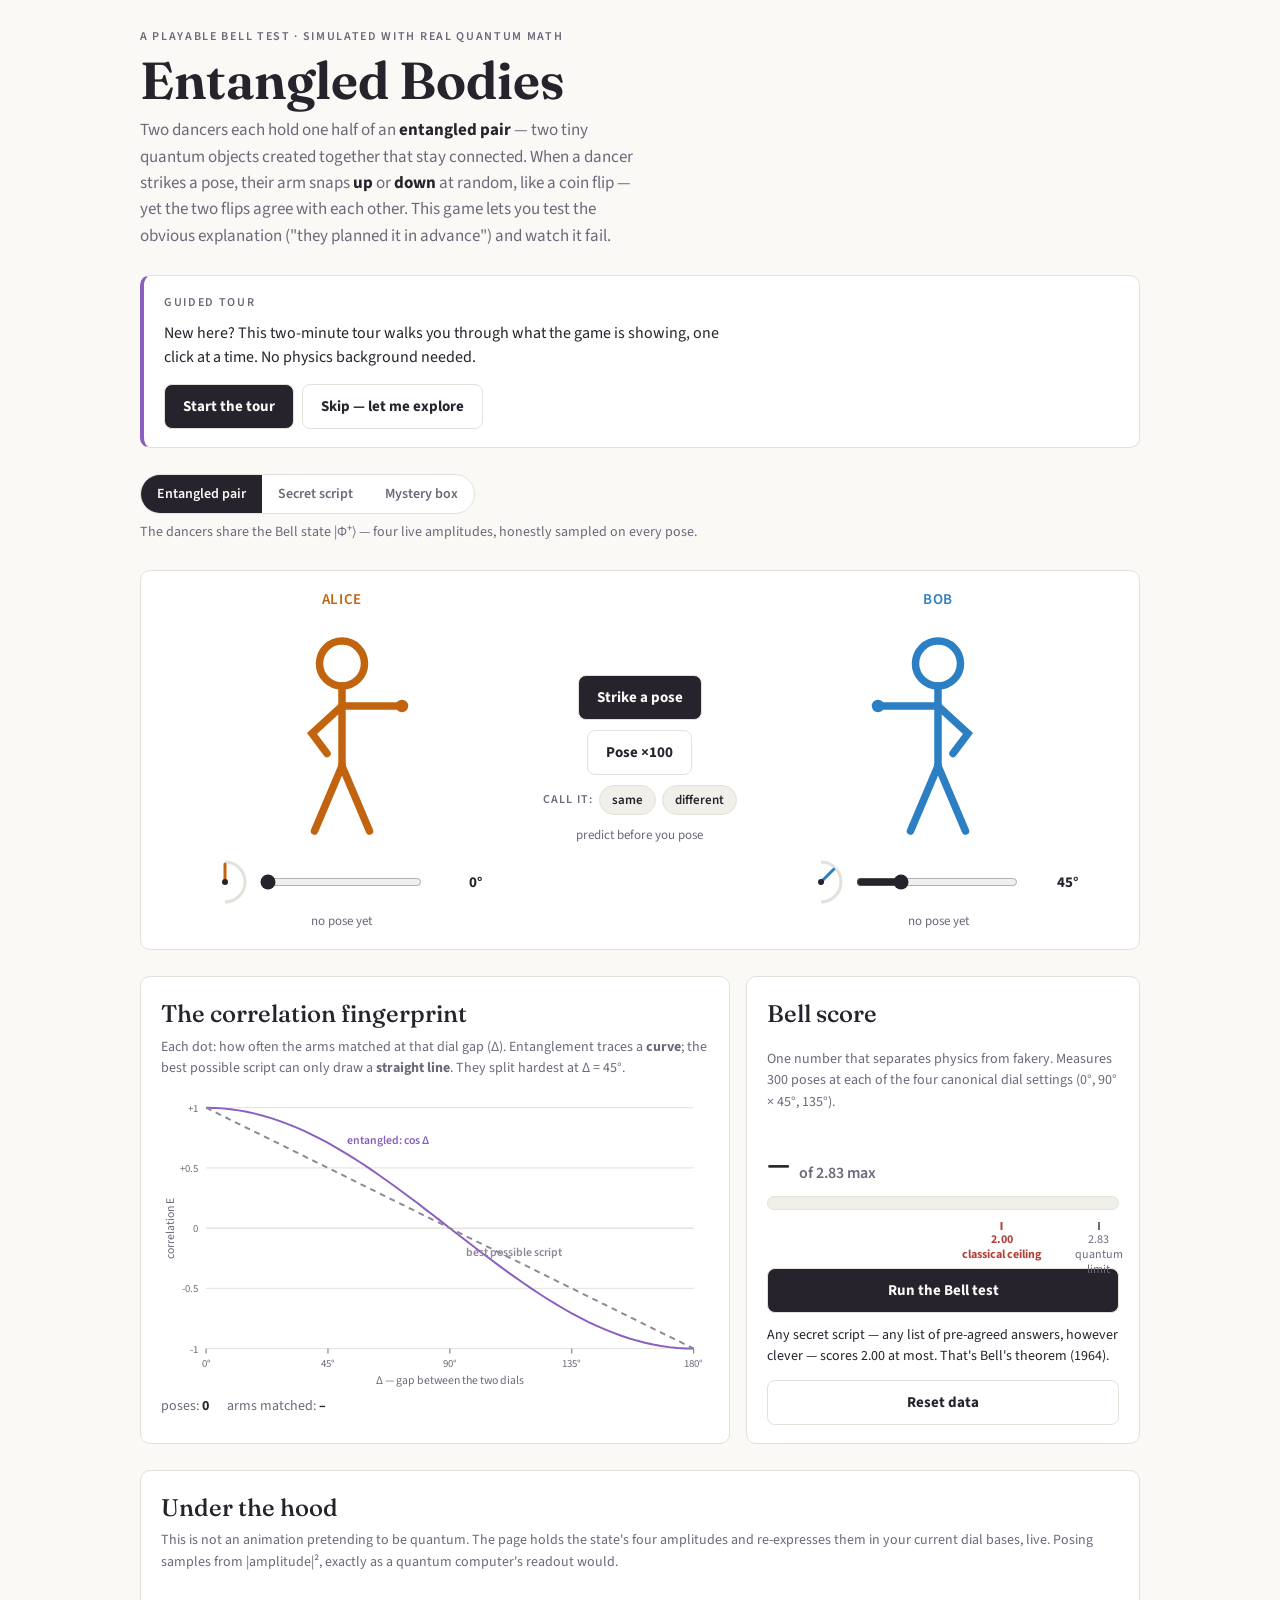
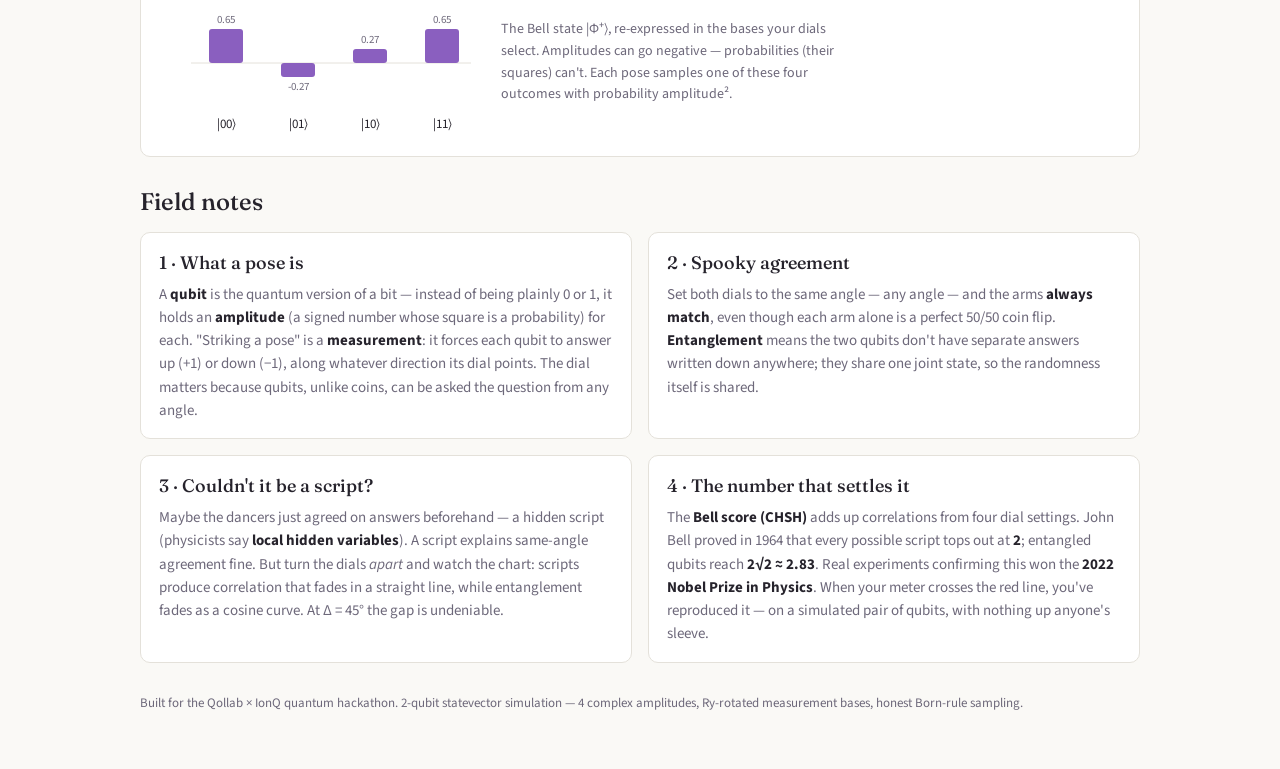
==== index.html @ 0364f035 "Run the Bell test with Qiskit on Qollab and IonQ - Unpack the uploaded files: index.html, verify.js," ====
<!doctype html>
<html lang="en">
<head>
<meta charset="utf-8">
<meta name="viewport" content="width=device-width, initial-scale=1">
<title>Entangled Bodies</title>
<link rel="stylesheet" href="https://fonts.googleapis.com/css2?family=Fraunces:opsz,wght@9..144,500;9..144,640&family=Source+Sans+3:wght@400;600;700&display=swap">
<style>
/* Layout: a dark stage — two spotlit dancers up top, instruments (chart + meter) below, field notes last. */
:root{
  --bg:#faf9f6; --surface:#ffffff; --fg:#26232c; --muted:#6d687a; --line:#e4e1da;
  --alice:#C2640F; --bob:#2B7FC2; --curve-q:#8a5fbf; --curve-c:#8d8798;
  --ceiling:#b3433a; --ok:#2e7d4f; --chip:#f1efe9;
  --display:"Fraunces",Georgia,serif; --body:"Source Sans 3",system-ui,-apple-system,sans-serif;
}
@media (prefers-color-scheme: dark){
  :root:not([data-theme="light"]){
    --bg:#141318; --surface:#1d1c23; --fg:#ece9e2; --muted:#9b96a6; --line:#2e2c38;
    --alice:#D9761F; --bob:#3E8FC9; --curve-q:#a98fd6; --curve-c:#7b7589;
    --ceiling:#d9655b; --ok:#5cb884; --chip:#26242e;
    color-scheme:dark;
  }
}
:root[data-theme="dark"]{
  --bg:#141318; --surface:#1d1c23; --fg:#ece9e2; --muted:#9b96a6; --line:#2e2c38;
  --alice:#D9761F; --bob:#3E8FC9; --curve-q:#a98fd6; --curve-c:#7b7589;
  --ceiling:#d9655b; --ok:#5cb884; --chip:#26242e;
  color-scheme:dark;
}
*{box-sizing:border-box}
body{background:var(--bg);color:var(--fg);font-family:var(--body);font-size:16px;line-height:1.55;margin:0}
.wrap{max-width:1040px;margin:0 auto;padding-block:28px 56px;padding-inline:20px}
header.top{margin-bottom:22px}
.eyebrow{font-size:12px;letter-spacing:.14em;text-transform:uppercase;color:var(--muted);font-weight:600}
h1{font-family:var(--display);font-weight:640;font-size:clamp(34px,6vw,52px);line-height:1.05;margin:6px 0 10px;text-wrap:balance}
.lede{max-width:62ch;color:var(--muted);margin:0;font-size:17px}
.lede strong{color:var(--fg)}
h2{font-family:var(--display);font-weight:500;font-size:24px;margin:0 0 4px}
.panel{background:var(--surface);border:1px solid var(--line);border-radius:10px;padding:18px 20px}
.section{margin-top:26px}
.subnote{color:var(--muted);font-size:14px;margin:0 0 14px}

/* source picker */
.seg{display:inline-flex;border:1px solid var(--line);border-radius:999px;overflow:hidden;background:var(--surface)}
.seg button{appearance:none;border:0;background:transparent;color:var(--muted);font:600 14px var(--body);padding:9px 16px;cursor:pointer}
.seg button[aria-pressed="true"]{background:var(--fg);color:var(--bg)}
.seg button:focus-visible{outline:2px solid var(--bob);outline-offset:-2px}
.src-desc{color:var(--muted);font-size:14px;margin-top:8px;min-height:1.4em}

/* guided tour */
.tour{border-left:4px solid var(--curve-q)}
.tour-head{display:flex;justify-content:space-between;align-items:baseline;gap:10px;flex-wrap:wrap}
.tour-step{color:var(--muted);font-size:13px;font-variant-numeric:tabular-nums}
.tour-text{margin:8px 0 14px;max-width:72ch;font-size:16px}
.tour-btns{display:flex;gap:8px;flex-wrap:wrap}

/* stage */
.stage{display:grid;grid-template-columns:1fr auto 1fr;gap:16px;align-items:stretch}
@media (max-width:760px){.stage{grid-template-columns:1fr}}
.dancer{display:flex;flex-direction:column;align-items:center;gap:6px;min-width:0}
.dancer h3{margin:0;font:600 15px var(--body);letter-spacing:.04em;text-transform:uppercase}
.dancer.alice h3{color:var(--alice)} .dancer.bob h3{color:var(--bob)}
.figure{width:min(200px,60vw)}
.arm-sig{transition:transform .45s cubic-bezier(.34,1.45,.5,1)}
@media (prefers-reduced-motion: reduce){.arm-sig{transition:none}}
.dialrow{display:flex;align-items:center;gap:10px;width:100%;max-width:280px}
.dialrow svg{flex:0 0 auto}
.dialrow input[type=range]{flex:1;min-width:0;accent-color:var(--fg)}
.angle-read{font-variant-numeric:tabular-nums;font-weight:700;font-size:15px;min-width:3.2em;text-align:right}
.outcome{font-size:13px;color:var(--muted);min-height:1.3em;font-variant-numeric:tabular-nums}
.midcol{display:flex;flex-direction:column;justify-content:center;align-items:center;gap:10px;padding:8px 4px}
button.act{appearance:none;font:700 15px var(--body);border-radius:8px;border:1px solid var(--line);
  background:var(--fg);color:var(--bg);padding:11px 18px;cursor:pointer;white-space:nowrap}
button.act.ghost{background:var(--surface);color:var(--fg)}
button.act:focus-visible{outline:2px solid var(--bob);outline-offset:2px}
button.act:disabled{opacity:.45;cursor:default}
.callrow{display:flex;gap:6px;align-items:center;flex-wrap:wrap;justify-content:center}
.callrow .lbl{font-size:12px;letter-spacing:.1em;text-transform:uppercase;color:var(--muted);font-weight:600}
button.call{appearance:none;font:600 13px var(--body);border:1px solid var(--line);background:var(--chip);
  color:var(--fg);border-radius:999px;padding:5px 12px;cursor:pointer}
button.call[aria-pressed="true"]{border-color:var(--fg);background:var(--fg);color:var(--bg)}
.callstat{font-size:13px;color:var(--muted);font-variant-numeric:tabular-nums;min-height:1.3em;text-align:center}

/* results */
.results{display:grid;grid-template-columns:3fr 2fr;gap:16px;align-items:stretch}
@media (max-width:860px){.results{grid-template-columns:1fr}}
.chartbox{position:relative;min-width:0}
.chartbox svg{width:100%;height:auto;display:block}
.tip{position:absolute;pointer-events:none;background:var(--fg);color:var(--bg);font:600 12px var(--body);
  padding:4px 8px;border-radius:6px;transform:translate(-50%,-130%);white-space:nowrap;font-variant-numeric:tabular-nums}
.tally{display:flex;gap:18px;flex-wrap:wrap;color:var(--muted);font-size:14px;margin-top:8px}
.tally b{color:var(--fg);font-variant-numeric:tabular-nums}
.meterbox{display:flex;flex-direction:column;gap:12px}
.meter-val{font-family:var(--display);font-size:44px;font-weight:640;line-height:1;font-variant-numeric:tabular-nums}
.meter-val small{font-size:16px;color:var(--muted);font-family:var(--body);font-weight:600}
.meter-track{position:relative;height:14px;border-radius:7px;background:var(--chip);border:1px solid var(--line)}
.meter-fill{position:absolute;inset:0;border-radius:7px;background:var(--curve-q);width:0%;transition:width .6s ease;max-width:100%}
.meter-marks{position:relative;height:34px;font-size:12px;color:var(--muted)}
.mark{position:absolute;transform:translateX(-50%);text-align:center;line-height:1.25}
.mark::before{content:"";display:block;width:2px;height:8px;margin:0 auto 2px;background:currentColor}
.mark.ceiling{color:var(--ceiling);font-weight:700}
.verdict{font-size:14px;min-height:2.8em;margin:0}
.verdict.beat{color:var(--ok);font-weight:600}

/* under the hood */
.amps{display:grid;grid-template-columns:1fr;gap:4px}
.hood-grid{display:grid;grid-template-columns:auto 1fr;gap:20px;align-items:center}
@media (max-width:700px){.hood-grid{grid-template-columns:1fr}}
.hood-note{color:var(--muted);font-size:14px;max-width:48ch}
.sealed{font-size:14px;color:var(--muted);font-style:italic}

/* field notes */
.notes{display:grid;grid-template-columns:1fr 1fr;gap:16px}
@media (max-width:700px){.notes{grid-template-columns:1fr}}
.note{background:var(--surface);border:1px solid var(--line);border-radius:10px;padding:16px 18px}
.note h3{font-family:var(--display);font-weight:500;font-size:18px;margin:0 0 6px}
.note p{margin:0;font-size:15px;color:var(--muted)}
.note p b, .note p strong{color:var(--fg)}
footer{margin-top:30px;color:var(--muted);font-size:13px}
.hw{border-top:1px solid var(--line);padding-top:14px;margin-top:4px}
.hw h3{margin:0 0 6px;font-family:var(--display);font-size:18px}
.hw-row{display:flex;gap:12px;align-items:center;flex-wrap:wrap}
.hw-row label{font-size:14px;color:var(--muted)}
.hw-row select{font:inherit;padding:4px 6px;margin-left:4px;background:var(--surface);color:var(--fg);border:1px solid var(--line);border-radius:6px}
.hw-s{font-family:var(--display);font-size:34px;margin:12px 0 2px}
.hw-s small{display:block;margin-top:4px;font-size:14px;color:var(--muted);font-family:var(--body)}
.hw-table{width:100%;border-collapse:collapse;font-size:13px;margin-top:8px}
.hw-table th,.hw-table td{text-align:right;padding:4px 6px;border-bottom:1px solid var(--line)}
.hw-table th:first-child,.hw-table td:first-child{text-align:left}
.hw-table th{color:var(--muted);font-weight:600}
.hw-wait{color:var(--muted);font-size:14px;margin:10px 0 0}
</style>
</head>
<body>


<div class="wrap">
<header class="top">
  <div class="eyebrow">A playable Bell test · simulated with real quantum math</div>
  <h1>Entangled Bodies</h1>
  <p class="lede">Two dancers each hold one half of an <strong>entangled pair</strong> — two tiny quantum objects created together that stay connected. When a dancer strikes a pose, their arm snaps <strong>up</strong> or <strong>down</strong> at random, like a coin flip — yet the two flips agree with each other. This game lets you test the obvious explanation ("they planned it in advance") and watch it fail.</p>
</header>

<section class="section panel tour" aria-label="Guided tour" id="tourBox">
  <div class="tour-head">
    <span class="eyebrow">Guided tour</span>
    <span class="tour-step" id="tourCount"></span>
  </div>
  <p class="tour-text" id="tourText"></p>
  <div class="tour-btns">
    <button class="act" id="tourNext">Start the tour</button>
    <button class="act ghost" id="tourSkip">Skip — let me explore</button>
  </div>
</section>

<section class="section" aria-label="Source">
  <div class="seg" role="group" aria-label="What the dancers share">
    <button id="src-q" aria-pressed="true">Entangled pair</button>
    <button id="src-c" aria-pressed="false">Secret script</button>
    <button id="src-m" aria-pressed="false">Mystery box</button>
  </div>
  <p class="src-desc" id="srcDesc">The dancers share the Bell state |Φ⁺⟩ — four live amplitudes, honestly sampled on every pose.</p>
</section>

<section class="section panel" aria-label="Stage">
  <div class="stage">
    <div class="dancer alice">
      <h3>Alice</h3>
      <svg class="figure" viewBox="0 0 160 190" aria-label="Alice dancer figure">
        <g stroke="var(--alice)" stroke-width="6" stroke-linecap="round" fill="none">
          <circle cx="80" cy="38" r="18" fill="var(--surface)"/>
          <line x1="80" y1="56" x2="80" y2="120"/>
          <line x1="80" y1="120" x2="58" y2="172"/>
          <line x1="80" y1="120" x2="102" y2="172"/>
          <path d="M80 72 L56 94 L68 110"/>
          <g id="armA" class="arm-sig" style="transform-origin:80px 72px">
            <line x1="80" y1="72" x2="128" y2="72"/>
            <circle cx="128" cy="72" r="5" fill="var(--alice)" stroke="none"/>
          </g>
        </g>
      </svg>
      <div class="dialrow">
        <svg width="46" height="46" viewBox="0 0 46 46" aria-hidden="true">
          <path d="M23 3 A20 20 0 0 1 23 43" fill="none" stroke="var(--line)" stroke-width="3"/>
          <line id="needleA" x1="23" y1="23" x2="23" y2="5" stroke="var(--alice)" stroke-width="3" stroke-linecap="round" style="transform-origin:23px 23px"/>
          <circle cx="23" cy="23" r="3" fill="var(--fg)"/>
        </svg>
        <input type="range" id="angleA" min="0" max="180" value="0" step="5" aria-label="Alice measurement angle">
        <span class="angle-read" id="readA">0°</span>
      </div>
      <div class="outcome" id="outA">no pose yet</div>
    </div>

    <div class="midcol">
      <button class="act" id="poseBtn">Strike a pose</button>
      <button class="act ghost" id="pose100Btn">Pose ×100</button>
      <div class="callrow">
        <span class="lbl">Call it:</span>
        <button class="call" id="callSame" aria-pressed="false">same</button>
        <button class="call" id="callDiff" aria-pressed="false">different</button>
      </div>
      <div class="callstat" id="callStat">predict before you pose</div>
    </div>

    <div class="dancer bob">
      <h3>Bob</h3>
      <svg class="figure" viewBox="0 0 160 190" aria-label="Bob dancer figure">
        <g stroke="var(--bob)" stroke-width="6" stroke-linecap="round" fill="none">
          <circle cx="80" cy="38" r="18" fill="var(--surface)"/>
          <line x1="80" y1="56" x2="80" y2="120"/>
          <line x1="80" y1="120" x2="58" y2="172"/>
          <line x1="80" y1="120" x2="102" y2="172"/>
          <path d="M80 72 L104 94 L92 110"/>
          <g id="armB" class="arm-sig" style="transform-origin:80px 72px">
            <line x1="80" y1="72" x2="32" y2="72"/>
            <circle cx="32" cy="72" r="5" fill="var(--bob)" stroke="none"/>
          </g>
        </g>
      </svg>
      <div class="dialrow">
        <svg width="46" height="46" viewBox="0 0 46 46" aria-hidden="true">
          <path d="M23 3 A20 20 0 0 1 23 43" fill="none" stroke="var(--line)" stroke-width="3"/>
          <line id="needleB" x1="23" y1="23" x2="23" y2="5" stroke="var(--bob)" stroke-width="3" stroke-linecap="round" style="transform-origin:23px 23px"/>
          <circle cx="23" cy="23" r="3" fill="var(--fg)"/>
        </svg>
        <input type="range" id="angleB" min="0" max="180" value="45" step="5" aria-label="Bob measurement angle">
        <span class="angle-read" id="readB">45°</span>
      </div>
      <div class="outcome" id="outB">no pose yet</div>
    </div>
  </div>
</section>

<section class="section">
  <div class="results">
    <div class="panel chartbox">
      <h2>The correlation fingerprint</h2>
      <p class="subnote">Each dot: how often the arms matched at that dial gap (Δ). Entanglement traces a <b>curve</b>; the best possible script can only draw a <b>straight line</b>. They split hardest at Δ = 45°.</p>
      <svg id="chart" viewBox="0 0 560 300" role="img" aria-label="Correlation versus angle difference"></svg>
      <div class="tally"><span>poses: <b id="tShots">0</b></span><span>arms matched: <b id="tSame">–</b></span></div>
      <div class="tip" id="tip" hidden></div>
    </div>
    <div class="panel meterbox">
      <h2>Bell score</h2>
      <p class="subnote">One number that separates physics from fakery. Measures 300 poses at each of the four canonical dial settings (0°, 90° × 45°, 135°).</p>
      <div class="meter-val"><span id="sVal">–</span> <small>of 2.83 max</small></div>
      <div class="meter-track"><div class="meter-fill" id="sFill"></div></div>
      <div class="meter-marks">
        <span class="mark ceiling" style="left:66.7%">2.00<br>classical ceiling</span>
        <span class="mark" style="left:94.3%">2.83<br>quantum limit</span>
      </div>
      <button class="act" id="bellBtn">Run the Bell test</button>
      <p class="verdict" id="verdict">Any secret script — any list of pre-agreed answers, however clever — scores 2.00 at most. That's Bell's theorem (1964).</p>
      <button class="act ghost" id="resetBtn">Reset data</button>
      <div class="hw" id="hwBox" hidden>
        <h3 id="hwTitle">Now on a real quantum backend</h3>
        <p class="subnote" id="hwNote"></p>
        <div class="hw-row"><label for="hwShots">Shots <select id="hwShots"><option value="200">200</option><option value="500" selected>500</option><option value="1000">1000</option></select></label><button class="act" id="hwBtn">Run it</button></div>
        <div id="hwResult" aria-live="polite"></div>
      </div>
    </div>
  </div>
</section>

<section class="section panel" aria-label="Under the hood">
  <h2>Under the hood</h2>
  <p class="subnote">This is not an animation pretending to be quantum. The page holds the state's four amplitudes and re-expresses them in your current dial bases, live. Posing samples from |amplitude|², exactly as a quantum computer's readout would.</p>
  <div class="hood-grid">
    <svg id="ampSvg" width="320" height="150" viewBox="0 0 320 150" role="img" aria-label="Live amplitudes"></svg>
    <p class="hood-note" id="hoodNote"></p>
  </div>
</section>

<section class="section">
  <h2 style="margin-bottom:12px">Field notes</h2>
  <div class="notes">
    <div class="note"><h3>1 · What a pose is</h3>
      <p>A <b>qubit</b> is the quantum version of a bit — instead of being plainly 0 or 1, it holds an <b>amplitude</b> (a signed number whose square is a probability) for each. "Striking a pose" is a <b>measurement</b>: it forces each qubit to answer up (+1) or down (−1), along whatever direction its dial points. The dial matters because qubits, unlike coins, can be asked the question from any angle.</p></div>
    <div class="note"><h3>2 · Spooky agreement</h3>
      <p>Set both dials to the same angle — any angle — and the arms <b>always match</b>, even though each arm alone is a perfect 50/50 coin flip. <b>Entanglement</b> means the two qubits don't have separate answers written down anywhere; they share one joint state, so the randomness itself is shared.</p></div>
    <div class="note"><h3>3 · Couldn't it be a script?</h3>
      <p>Maybe the dancers just agreed on answers beforehand — a hidden script (physicists say <b>local hidden variables</b>). A script explains same-angle agreement fine. But turn the dials <i>apart</i> and watch the chart: scripts produce correlation that fades in a straight line, while entanglement fades as a cosine curve. At Δ = 45° the gap is undeniable.</p></div>
    <div class="note"><h3>4 · The number that settles it</h3>
      <p>The <b>Bell score (CHSH)</b> adds up correlations from four dial settings. John Bell proved in 1964 that every possible script tops out at <b>2</b>; entangled qubits reach <b>2√2 ≈ 2.83</b>. Real experiments confirming this won the <b>2022 Nobel Prize in Physics</b>. When your meter crosses the red line, you've reproduced it — on a simulated pair of qubits, with nothing up anyone's sleeve.</p></div>
  </div>
</section>

<footer>Built for the Qollab × IonQ quantum hackathon. 2-qubit statevector simulation — 4 complex amplitudes, Ry-rotated measurement bases, honest Born-rule sampling.</footer>
</div>

<script>
(function(){
"use strict";
// ---------- quantum core (verified: E = cos(a-b), CHSH = 2.828) ----------
var SQ=Math.SQRT1_2, D2R=Math.PI/180;
function ry(t){var c=Math.cos(t/2),s=Math.sin(t/2);return [[c,-s],[s,c]];}
// state: 4 real amplitudes (Phi+ with Ry stays real): |00>,|01>,|10>,|11>, Alice = left bit
function applyGate(st,U,q){
  var out=[0,0,0,0];
  for(var i=0;i<4;i++){
    var bit=q===0?(i>>1)&1:i&1;
    for(var b=0;b<2;b++){
      var j=q===0?((b<<1)|(i&1)):((i&2)|b);
      out[i]+=U[bit][b]*st[j];
    }
  }
  return out;
}
function measuredAmps(aDeg,bDeg){
  var st=[SQ,0,0,SQ];
  st=applyGate(st,ry(-aDeg*D2R),0);
  st=applyGate(st,ry(-bDeg*D2R),1);
  return st;
}
function quantumSample(a,b){
  var st=measuredAmps(a,b), p=st.map(function(x){return x*x;});
  var r=Math.random(),i=0;
  while(i<3&&r>p[i]){r-=p[i];i++;}
  return [((i>>1)&1)?-1:1,(i&1)?-1:1];
}
// best local-hidden-variable script: shared random direction lambda
function classicalSample(a,b){
  var lam=Math.random()*360;
  var sgn=function(x){return Math.cos(x*D2R)>=0?1:-1;};
  return [sgn(a-lam),sgn(b-lam)];
}

// ---------- state ----------
var source='quantum', mysteryActual=null, mysteryRevealed=false;
var NB=12, bins=[], shots=0, same=0;
var call=null, callsMade=0, callsRight=0;
function resetBins(){bins=[];for(var i=0;i<NB;i++)bins.push({sum:0,n:0});shots=0;same=0;}
resetBins();

function effSource(){return source==='mystery'?mysteryActual:source;}
function sample(a,b){return effSource()==='classical'?classicalSample(a,b):quantumSample(a,b);}

// ---------- dom ----------
function $(id){return document.getElementById(id);}
var angleA=$('angleA'),angleB=$('angleB');
function aVal(){return +angleA.value;} function bVal(){return +angleB.value;}

function fold(d){d=Math.abs(d)%360;if(d>180)d=360-d;return d;}

// ---------- dancers ----------
function setNeedles(){
  $('needleA').style.transform='rotate('+aVal()+'deg)';
  $('needleB').style.transform='rotate('+bVal()+'deg)';
  $('readA').textContent=aVal()+'°';
  $('readB').textContent=bVal()+'°';
}
function setArm(el,v){ // +1 up, -1 down, 0 neutral
  el.style.transform=v===0?'rotate(0deg)':'rotate('+(v>0?-55:55)+'deg)';
}

// ---------- recording ----------
function record(a,b,prod){
  var d=fold(a-b), idx=Math.min(NB-1,Math.floor(d/(180/NB)));
  bins[idx].sum+=prod;bins[idx].n++;
  shots++;if(prod>0)same++;
}
function updateTally(){
  $('tShots').textContent=shots;
  $('tSame').textContent=shots?Math.round(100*same/shots)+'%':'–';
}

// ---------- chart ----------
var CW=560,CH=300,ML=46,MR=16,MT=14,MB=40;
function xOf(d){return ML+(d/180)*(CW-ML-MR);}
function yOf(e){return MT+(1-(e+1)/2)*(CH-MT-MB);}
function curvePath(fn){
  var pts=[];
  for(var d=0;d<=180;d+=3)pts.push((d?'L':'M')+xOf(d).toFixed(1)+' '+yOf(fn(d)).toFixed(1));
  return pts.join(' ');
}
function drawChart(){
  var s='';
  // grid + axes
  [-1,-0.5,0,0.5,1].forEach(function(e){
    var y=yOf(e);
    s+='<line x1="'+ML+'" y1="'+y+'" x2="'+(CW-MR)+'" y2="'+y+'" stroke="var(--line)" stroke-width="'+(e===0?1.5:1)+'"/>';
    s+='<text x="'+(ML-8)+'" y="'+(y+4)+'" text-anchor="end" font-size="11" fill="var(--muted)" font-family="var(--body)">'+(e>0?'+':'')+e+'</text>';
  });
  [0,45,90,135,180].forEach(function(d){
    var x=xOf(d);
    s+='<line x1="'+x+'" y1="'+(CH-MB)+'" x2="'+x+'" y2="'+(CH-MB+5)+'" stroke="var(--muted)"/>';
    s+='<text x="'+x+'" y="'+(CH-MB+19)+'" text-anchor="middle" font-size="11" fill="var(--muted)" font-family="var(--body)">'+d+'°</text>';
  });
  s+='<text x="'+((ML+CW-MR)/2)+'" y="'+(CH-4)+'" text-anchor="middle" font-size="12" fill="var(--muted)" font-family="var(--body)">Δ — gap between the two dials</text>';
  s+='<text transform="translate(13 '+((MT+CH-MB)/2)+') rotate(-90)" text-anchor="middle" font-size="12" fill="var(--muted)" font-family="var(--body)">correlation E</text>';
  // reference curves
  s+='<path d="'+curvePath(function(d){return Math.cos(d*D2R);})+'" fill="none" stroke="var(--curve-q)" stroke-width="2"/>';
  s+='<path d="'+curvePath(function(d){return 1-2*d/180;})+'" fill="none" stroke="var(--curve-c)" stroke-width="2" stroke-dasharray="6 5"/>';
  s+='<text x="'+(xOf(52))+'" y="'+(yOf(Math.cos(52*D2R))-10)+'" font-size="12" font-weight="600" fill="var(--curve-q)" font-family="var(--body)">entangled: cos Δ</text>';
  s+='<text x="'+(xOf(96))+'" y="'+(yOf(1-2*96/180)+20)+'" font-size="12" font-weight="600" fill="var(--curve-c)" font-family="var(--body)">best possible script</text>';
  // data dots
  for(var i=0;i<NB;i++){
    if(!bins[i].n)continue;
    var d=(i+0.5)*(180/NB), e=bins[i].sum/bins[i].n;
    s+='<circle cx="'+xOf(d).toFixed(1)+'" cy="'+yOf(e).toFixed(1)+'" r="5.5" fill="var(--fg)" stroke="var(--surface)" stroke-width="2" data-bin="'+i+'" style="cursor:pointer"/>';
  }
  $('chart').innerHTML=s;
}
// tooltip
$('chart').addEventListener('mousemove',function(ev){
  var t=ev.target,tip=$('tip');
  if(t.tagName==='circle'&&t.hasAttribute('data-bin')){
    var i=+t.getAttribute('data-bin'),bw=180/NB;
    tip.textContent='Δ '+(i*bw)+'–'+((i+1)*bw)+'° · E = '+(bins[i].sum/bins[i].n).toFixed(2)+' · n = '+bins[i].n;
    var r=$('chart').getBoundingClientRect(),cr=t.getBoundingClientRect();
    tip.style.left=(cr.left+cr.width/2-r.left)+'px';
    tip.style.top=(cr.top-r.top+14)+'px';
    tip.hidden=false;
  } else tip.hidden=true;
});
$('chart').addEventListener('mouseleave',function(){$('tip').hidden=true;});

// ---------- amplitudes panel ----------
function drawAmps(){
  var svg=$('ampSvg'),note=$('hoodNote'),src=source;
  if(src==='mystery'&&!mysteryRevealed){
    svg.innerHTML='<text x="160" y="80" text-anchor="middle" font-size="13" fill="var(--muted)" font-family="var(--body)" font-style="italic">sealed until you reveal the mystery box</text>';
    note.textContent='No peeking. Decide from the evidence — the chart and the Bell score — then reveal.';
    return;
  }
  var eff=effSource();
  if(eff==='classical'){
    svg.innerHTML='<text x="160" y="72" text-anchor="middle" font-size="13" fill="var(--muted)" font-family="var(--body)">no amplitudes here —</text>'+
      '<text x="160" y="92" text-anchor="middle" font-size="13" fill="var(--muted)" font-family="var(--body)">just a hidden script: A = sign cos(a−λ)</text>';
    note.textContent='In script mode the dancers carry pre-agreed answers (a shared random direction λ). It imitates quantum correlation as well as anything classical can — which is exactly what the Bell test exposes.';
    return;
  }
  var amps=measuredAmps(aVal(),bVal());
  var labels=['|00⟩','|01⟩','|10⟩','|11⟩'];
  var zero=75,hmax=52,bw=34,gap=38,x0=48,s='';
  s+='<line x1="30" y1="'+zero+'" x2="310" y2="'+zero+'" stroke="var(--line)"/>';
  for(var i=0;i<4;i++){
    var x=x0+i*(bw+gap),h=amps[i]*hmax;
    var y=h>=0?zero-h:zero, hh=Math.abs(h);
    s+='<rect x="'+x+'" y="'+y.toFixed(1)+'" width="'+bw+'" height="'+Math.max(hh,0.5).toFixed(1)+'" rx="3" fill="var(--curve-q)"/>';
    s+='<text x="'+(x+bw/2)+'" y="140" text-anchor="middle" font-size="13" fill="var(--fg)" font-family="var(--body)">'+labels[i]+'</text>';
    s+='<text x="'+(x+bw/2)+'" y="'+(h>=0?(zero-h-6):(zero+hh+13)).toFixed(1)+'" text-anchor="middle" font-size="11" fill="var(--muted)" font-family="var(--body)">'+amps[i].toFixed(2)+'</text>';
  }
  svg.innerHTML=s;
  note.textContent='The Bell state |Φ⁺⟩, re-expressed in the bases your dials select. Amplitudes can go negative — probabilities (their squares) can\'t. Each pose samples one of these four outcomes with probability amplitude².';
}

// ---------- actions ----------
function clearCall(){call=null;$('callSame').setAttribute('aria-pressed','false');$('callDiff').setAttribute('aria-pressed','false');}
$('callSame').addEventListener('click',function(){call='same';this.setAttribute('aria-pressed','true');$('callDiff').setAttribute('aria-pressed','false');});
$('callDiff').addEventListener('click',function(){call='diff';this.setAttribute('aria-pressed','true');$('callSame').setAttribute('aria-pressed','false');});

function pose(){
  var a=aVal(),b=bVal(),r=sample(a,b);
  setArm($('armA'),r[0]);setArm($('armB'),r[1]);
  $('outA').textContent='arm '+(r[0]>0?'UP (+1)':'DOWN (−1)');
  $('outB').textContent='arm '+(r[1]>0?'UP (+1)':'DOWN (−1)');
  record(a,b,r[0]*r[1]);
  if(call){
    callsMade++;
    var matched=r[0]*r[1]>0, right=(call==='same')===matched;
    if(right)callsRight++;
    $('callStat').textContent=(right?'✓ called it':'✗ missed')+' · '+callsRight+'/'+callsMade+' right';
    clearCall();
  }
  updateTally();drawChart();
}
$('poseBtn').addEventListener('click',pose);
$('pose100Btn').addEventListener('click',function(){
  var a=aVal(),b=bVal(),last=[1,1];
  for(var k=0;k<100;k++){last=sample(a,b);record(a,b,last[0]*last[1]);}
  setArm($('armA'),last[0]);setArm($('armB'),last[1]);
  $('outA').textContent='last of 100: '+(last[0]>0?'UP':'DOWN');
  $('outB').textContent='last of 100: '+(last[1]>0?'UP':'DOWN');
  updateTally();drawChart();
});

$('bellBtn').addEventListener('click',function(){
  var settings=[[0,45,1],[90,45,1],[90,135,1],[0,135,-1]],S=0,N=300;
  settings.forEach(function(st){
    var sum=0;
    for(var k=0;k<N;k++){var r=sample(st[0],st[1]);sum+=r[0]*r[1];record(st[0],st[1],r[0]*r[1]);}
    S+=st[2]*(sum/N);
  });
  $('sVal').textContent=S.toFixed(2);
  $('sFill').style.width=Math.max(0,Math.min(100,(S/3)*100))+'%';
  var v=$('verdict');
  if(S>2.05){v.textContent='S = '+S.toFixed(2)+' — above the classical ceiling. No script, no pre-agreed answers, no local trick can score this. These two share one quantum state.';v.className='verdict beat';}
  else{v.textContent='S = '+S.toFixed(2)+' — within classical reach. A humble script could do this; nothing here requires entanglement.';v.className='verdict';}
  updateTally();drawChart();
});

$('resetBtn').addEventListener('click',function(){
  resetBins();updateTally();drawChart();
  $('sVal').textContent='–';$('sFill').style.width='0%';
  $('verdict').textContent='Any secret script — any list of pre-agreed answers, however clever — scores 2.00 at most. That\'s Bell\'s theorem (1964).';
  $('verdict').className='verdict';
  callsMade=0;callsRight=0;$('callStat').textContent='predict before you pose';clearCall();
  setArm($('armA'),0);setArm($('armB'),0);
  $('outA').textContent='no pose yet';$('outB').textContent='no pose yet';
});

// ---------- source switching ----------
var descs={
  quantum:'The dancers share the Bell state |Φ⁺⟩ — four live amplitudes, honestly sampled on every pose.',
  classical:'The dancers carry a secret script: pre-agreed answers from a shared random direction. The best fake that physics allows.',
  mystery:'One of the two, chosen at random and hidden. Gather evidence, then reveal.'
};
function setSource(s){
  source=s;
  $('src-q').setAttribute('aria-pressed',s==='quantum');
  $('src-c').setAttribute('aria-pressed',s==='classical');
  $('src-m').setAttribute('aria-pressed',s==='mystery');
  if(s==='mystery'){
    mysteryActual=Math.random()<0.5?'quantum':'classical';
    mysteryRevealed=false;
    $('srcDesc').innerHTML=descs.mystery+' <button class="call" id="revealBtn">reveal</button>';
    $('revealBtn').addEventListener('click',function(){
      mysteryRevealed=true;
      $('srcDesc').textContent='The box held: '+(mysteryActual==='quantum'?'an ENTANGLED PAIR.':'a SECRET SCRIPT.')+' Did the evidence tell you?';
      drawAmps();
    });
  } else {
    $('srcDesc').textContent=descs[s];
  }
  $('resetBtn').click();
  drawAmps();
}
$('src-q').addEventListener('click',function(){setSource('quantum');});
$('src-c').addEventListener('click',function(){setSource('classical');});
$('src-m').addEventListener('click',function(){setSource('mystery');});

// ---------- live updates ----------
function onDial(){setNeedles();drawAmps();}
angleA.addEventListener('input',onDial);
angleB.addEventListener('input',onDial);

// ---------- guided tour ----------
var TOUR=[
 {t:"The setup, in plain words: a machine makes two tiny quantum particles together and hands one to each dancer. Each particle is a qubit — a quantum bit. Unlike a normal bit, a qubit only becomes 0 or 1 when you ask it, and you can ask the question from different angles. The dial under each dancer IS that angle, and 'striking a pose' is asking. The answer is always just arm UP (+1) or arm DOWN (−1).",
  s:function(){}},
 {t:"Both dials are now set to 0° — the dancers are asking their qubits the exact same question. Click 'Strike a pose' five or six times and watch the arms. Each dancer's answer is random... but the two of them ALWAYS match. Hit Next once you've seen it happen.",
  s:function(){angleA.value=0;angleB.value=0;onDial();}},
 {t:"That always-matching is the whole mystery. The sensible explanation: the two particles secretly agreed on their answers before they were separated — a script. Einstein believed something like this. It sounds completely reasonable. Your job for the rest of the tour is to catch the script red-handed.",
  s:function(){}},
 {t:"Bob's dial just moved to 90° — he's now asking a DIFFERENT question than Alice. Strike a few poses: the arms only match about half the time now. So the gap between the two dials (called Δ, 'delta') controls how often they agree. That gap is the knob that will expose the truth.",
  s:function(){angleA.value=0;angleB.value=90;onDial();}},
 {t:"Time to collect evidence. Click 'Pose ×100', then move one dial to a new angle and click it again — try four or five different gaps. Each dot on the chart below shows how correlated the answers were at that gap. Your dots should hug the solid CURVE, the one labeled 'entangled'.",
  s:function(){}},
 {t:"Now meet the imposter. The dancers just switched to 'Secret script' mode — pre-agreed answers, the best fake that's physically possible — and your data was cleared. Do exactly what you did before: Pose ×100 at several different gaps. This time the dots follow the dashed STRAIGHT LINE. Same game, different fingerprint — and no script can ever bend into a curve.",
  s:function(){setSource('classical');}},
 {t:"Back to the real entangled pair (data cleared again). Click 'Run the Bell test' — it strikes 300 poses at each of four special dial settings and combines the results into one score. In 1964, John Bell proved that ANY script scores at most 2.00. Watch the meter break the red ceiling.",
  s:function(){setSource('quantum');}},
 {t:"And that's the whole story: a curve no straight line can imitate, and a score no script can reach. The two qubits never carried hidden answers — they share one quantum state, so the randomness itself is shared. Real versions of this experiment won the 2022 Nobel Prize in Physics. Try the Mystery box to test yourself, and read the field notes at the bottom. Tour complete!",
  s:function(){}}
];
var tourAt=-1;
function tourShow(){
  $('tourText').textContent=TOUR[tourAt].t;
  $('tourCount').textContent='step '+(tourAt+1)+' of '+TOUR.length;
  $('tourNext').textContent=tourAt===TOUR.length-1?'Finish':'Next';
  TOUR[tourAt].s();
}
$('tourNext').addEventListener('click',function(){
  tourAt++;
  if(tourAt>=TOUR.length){$('tourBox').hidden=true;return;}
  $('tourSkip').textContent='Skip the rest';
  tourShow();
});
$('tourSkip').addEventListener('click',function(){$('tourBox').hidden=true;});

// ---------- a real backend (the Qollab build attaches a host: Qiskit in the page + the Select QPU backend) ----------
var host=null, hostInfo=null, hostJobUsed=false;
function fmt(x){return (x>=0?'+':'−')+Math.abs(x).toFixed(3);}
function showBackendResult(r){
  // One standard error of S: each E from N poses has variance (1 − E²)/N.
  var err=Math.sqrt(r.correlations.reduce(function(t,e){return t+(1-e*e)/r.shots;},0)), beat=r.S-2*err>2;
  var rows=r.settings.map(function(st,k){
    return '<tr><td>Alice '+st[0]+'° · Bob '+st[1]+'°</td><td>'+fmt(r.correlations[k])+'</td><td>'+fmt(r.exact_correlations[k])+'</td></tr>';
  }).join('');
  $('hwResult').innerHTML='<p class="hw-s">S = '+r.S.toFixed(2)+' <small>± '+err.toFixed(2)+' · '+r.shots+' poses per setting · '+hostInfo.label+'</small></p>'+
    '<p class="verdict'+(beat?' beat':'')+'">'+(beat
      ?'Above 2, even allowing for chance. No script could do that. This came from qubits on '+hostInfo.label+(hostInfo.ionq?', noise and all.':'.')
      :'Not clearly above 2 this time'+(hostInfo.ionq?'. Noise can pull the score down; try more shots next Run.':'; try more shots.'))+'</p>'+
    '<table class="hw-table"><thead><tr><th>Dials</th><th>Measured E</th><th>Qiskit exact</th></tr></thead><tbody>'+rows+'</tbody></table>'+
    '<p class="hw-wait">Qiskit\'s exact answer is S = '+r.exact_S.toFixed(3)+' (the quantum maximum). Random sampling scatters around it by about ± '+err.toFixed(2)+'. All four settings ran as one '+(2*r.settings.length)+'-qubit job'+(r.seconds?' in '+r.seconds.toFixed(1)+' s':'')+'.</p>';
}
function runOnBackend(){
  var btn=$('hwBtn');
  if(hostInfo.ionq&&hostJobUsed){$('hwResult').innerHTML='<p class="hw-wait">Qollab gives you one IonQ job per Run. Press Stop, then Run again to send another.</p>';return;}
  if(hostInfo.paid&&btn.dataset.confirm!=='yes'){btn.dataset.confirm='yes';btn.textContent='Click again to spend Qollab credits';return;}
  btn.disabled=true;btn.textContent='Running…';
  $('hwResult').innerHTML='<p class="hw-wait">Sent to '+hostInfo.label+'. '+(hostInfo.ionq?'IonQ simulates every shot with real-device noise, so this can take a minute.':'')+'</p>';
  if(hostInfo.ionq)hostJobUsed=true;
  host.run(+$('hwShots').value).then(function(r){
    showBackendResult(r);
  },function(err){
    $('hwResult').innerHTML='<p class="hw-wait">That didn\'t work: '+String(err&&err.message||err).slice(0,200)+'</p>';
  }).then(function(){
    btn.disabled=hostInfo.ionq&&hostJobUsed;btn.dataset.confirm='';
    btn.textContent=btn.disabled?'One IonQ job per Run':'Run it again';
  });
}
window.entangledBodies={
  attachHost:function(h){
    host=h;
    return host.describe().then(function(info){
      hostInfo=info;
      $('hwTitle').textContent='Now on '+info.label;
      $('hwNote').textContent='The same four dial settings, run with Qiskit '+info.qiskit+' on the backend you picked in Select QPU. '+
        (info.ionq?'IonQ takes one job per Run, so all four settings go out together as one 8-qubit circuit.':'Pick an IonQ simulator there to see real-device noise.');
      $('hwBtn').textContent='Run it on '+info.short;
      $('hwBox').hidden=false;
      return info;
    });
  }
};
$('hwBtn').addEventListener('click',runOnBackend);

// ---------- boot ----------
function start(){
  setNeedles();drawChart();drawAmps();updateTally();
  $('tourText').textContent='New here? This two-minute tour walks you through what the game is showing, one click at a time. No physics background needed.';
  $('tourCount').textContent='';
}
if(window.claude&&window.claude.hot&&window.claude.hot.ready){window.claude.hot.ready(start);}else{start();}
})();
</script>

</body>
</html>
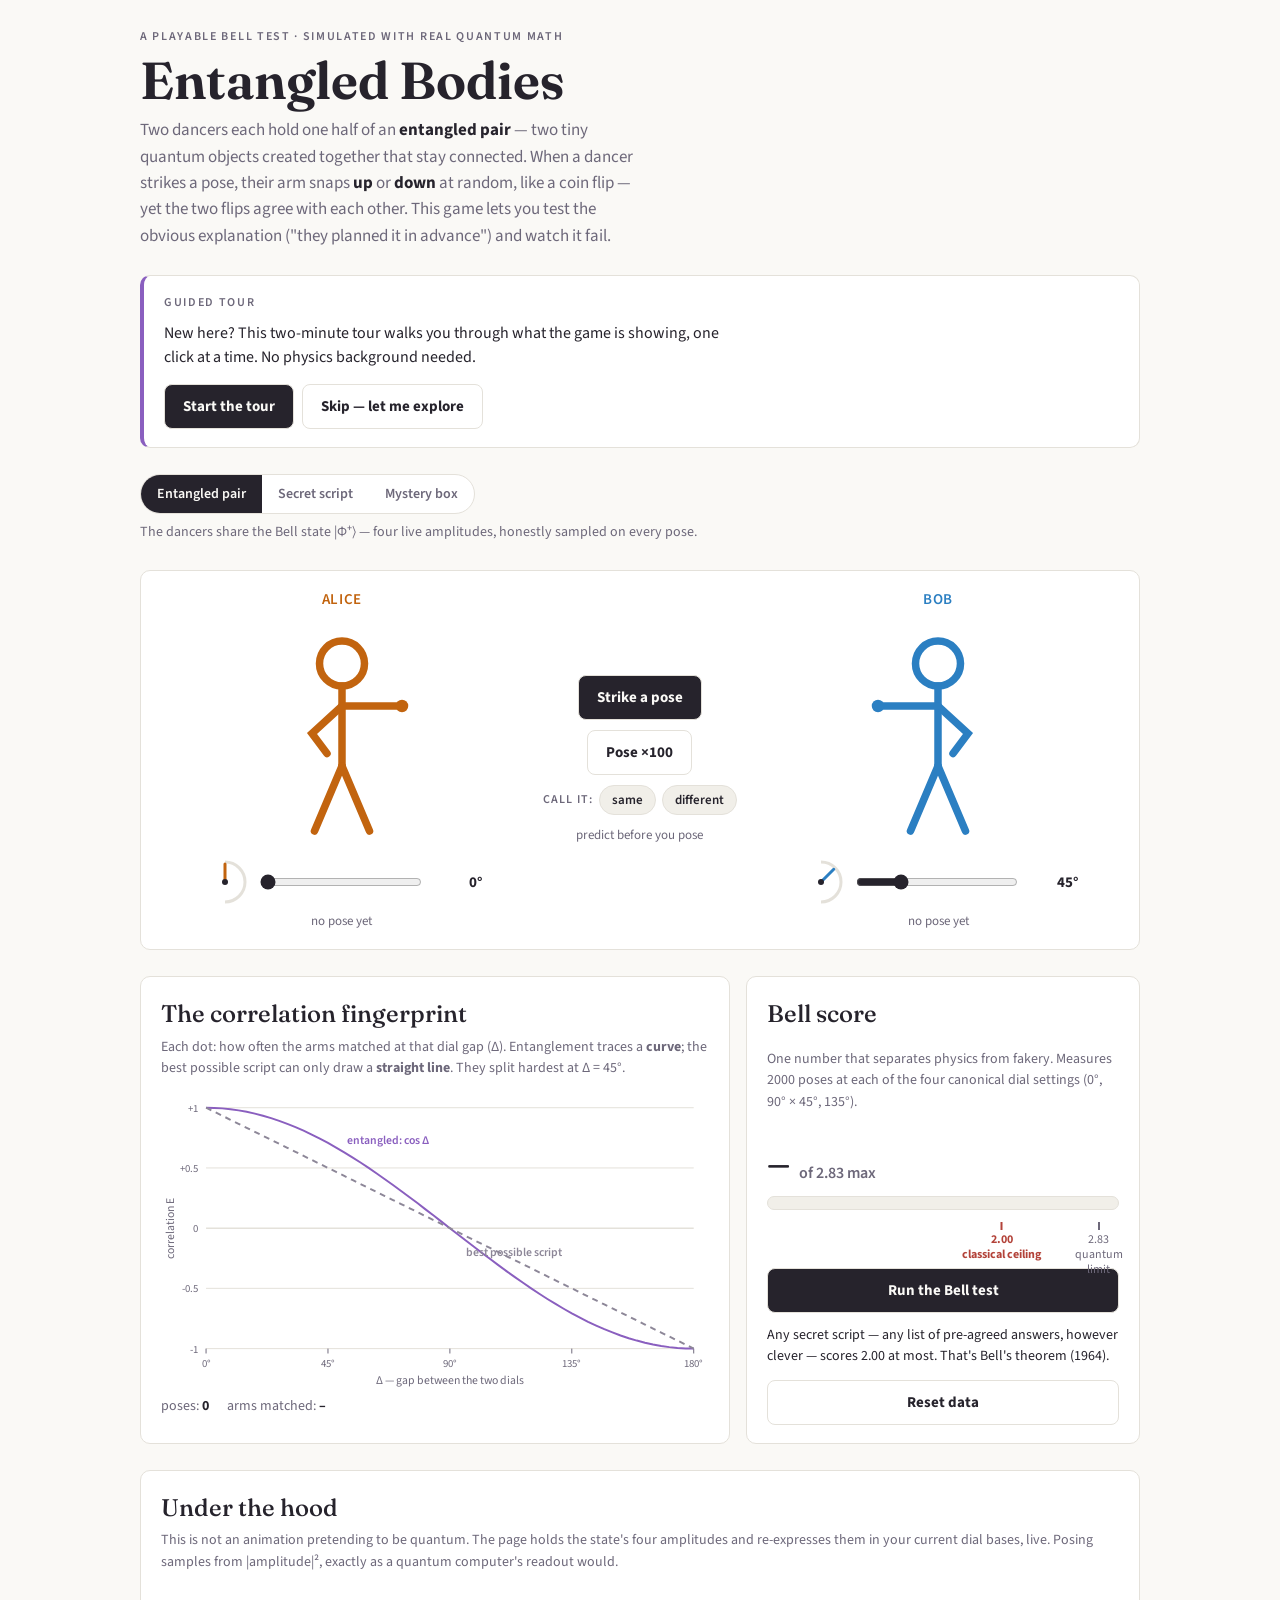
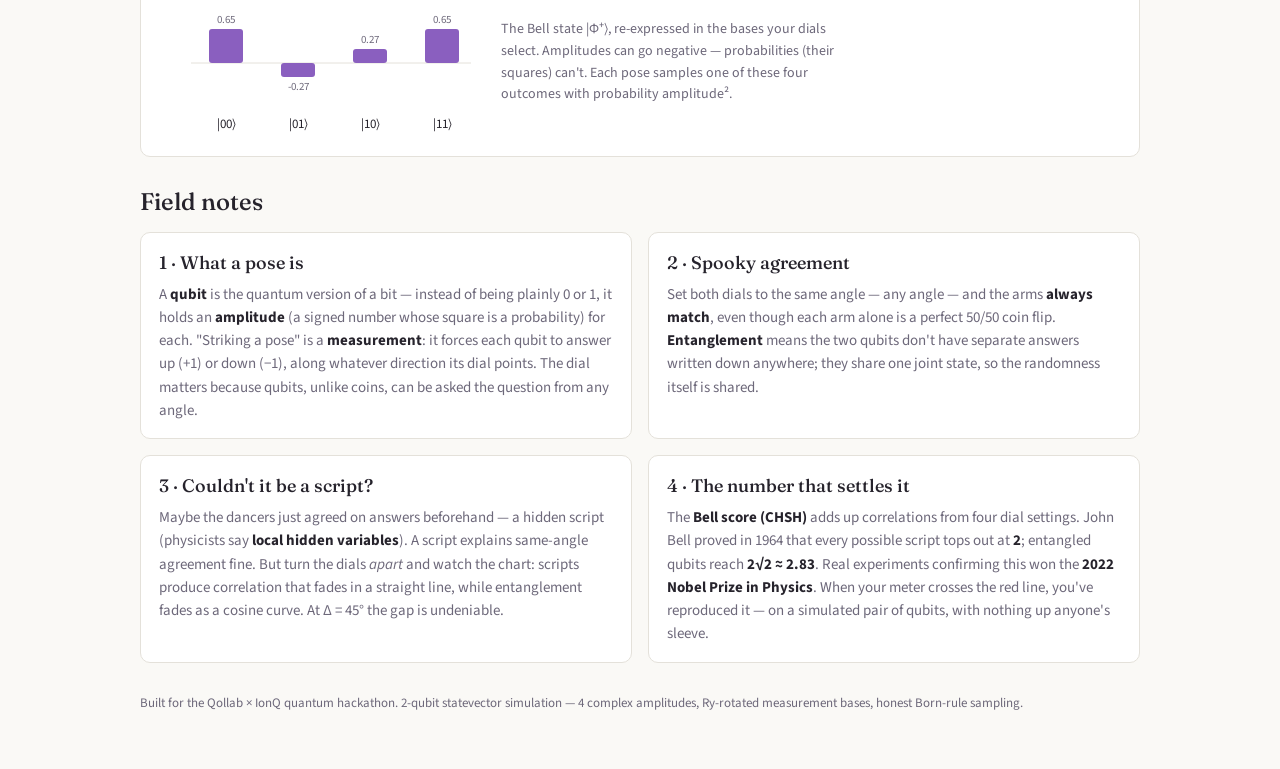
==== commit e9b317ee: "Fix Bell test calling the secret script quantum about a third of the time The best script averages e" ====
--- a/index.html
+++ b/index.html
@@ -242,7 +242,7 @@
     </div>
     <div class="panel meterbox">
       <h2>Bell score</h2>
-      <p class="subnote">One number that separates physics from fakery. Measures 300 poses at each of the four canonical dial settings (0°, 90° × 45°, 135°).</p>
+      <p class="subnote">One number that separates physics from fakery. Measures 2000 poses at each of the four canonical dial settings (0°, 90° × 45°, 135°).</p>
       <div class="meter-val"><span id="sVal">–</span> <small>of 2.83 max</small></div>
       <div class="meter-track"><div class="meter-fill" id="sFill"></div></div>
       <div class="meter-marks">
@@ -476,17 +476,20 @@
 });
 
 $('bellBtn').addEventListener('click',function(){
-  var settings=[[0,45,1],[90,45,1],[90,135,1],[0,135,-1]],S=0,N=300;
+  // 2000 poses per setting keeps chance scatter near ±0.04. The best script averages exactly 2.00,
+  // so a verdict needs S to clear 2 by three standard errors, or a lucky script would "win".
+  var settings=[[0,45,1],[90,45,1],[90,135,1],[0,135,-1]],S=0,N=2000,varS=0;
   settings.forEach(function(st){
     var sum=0;
     for(var k=0;k<N;k++){var r=sample(st[0],st[1]);sum+=r[0]*r[1];record(st[0],st[1],r[0]*r[1]);}
-    S+=st[2]*(sum/N);
+    var E=sum/N; S+=st[2]*E; varS+=(1-E*E)/N;
   });
-  $('sVal').textContent=S.toFixed(2);
+  var err=Math.sqrt(varS);
+  $('sVal').textContent=S.toFixed(2)+' ± '+err.toFixed(2);
   $('sFill').style.width=Math.max(0,Math.min(100,(S/3)*100))+'%';
   var v=$('verdict');
-  if(S>2.05){v.textContent='S = '+S.toFixed(2)+' — above the classical ceiling. No script, no pre-agreed answers, no local trick can score this. These two share one quantum state.';v.className='verdict beat';}
-  else{v.textContent='S = '+S.toFixed(2)+' — within classical reach. A humble script could do this; nothing here requires entanglement.';v.className='verdict';}
+  if(S-3*err>2){v.textContent='S = '+S.toFixed(2)+' ± '+err.toFixed(2)+', well above the classical ceiling even allowing for chance. No script, no pre-agreed answers, no local trick can score this. These two share one quantum state.';v.className='verdict beat';}
+  else{v.textContent='S = '+S.toFixed(2)+' ± '+err.toFixed(2)+', within classical reach. A script can land here by chance; nothing here requires entanglement.';v.className='verdict';}
   updateTally();drawChart();
 });
 
@@ -549,7 +552,7 @@
   s:function(){}},
  {t:"Now meet the imposter. The dancers just switched to 'Secret script' mode — pre-agreed answers, the best fake that's physically possible — and your data was cleared. Do exactly what you did before: Pose ×100 at several different gaps. This time the dots follow the dashed STRAIGHT LINE. Same game, different fingerprint — and no script can ever bend into a curve.",
   s:function(){setSource('classical');}},
- {t:"Back to the real entangled pair (data cleared again). Click 'Run the Bell test' — it strikes 300 poses at each of four special dial settings and combines the results into one score. In 1964, John Bell proved that ANY script scores at most 2.00. Watch the meter break the red ceiling.",
+ {t:"Back to the real entangled pair (data cleared again). Click 'Run the Bell test' — it strikes 2000 poses at each of four special dial settings and combines the results into one score. In 1964, John Bell proved that ANY script scores at most 2.00. Watch the meter break the red ceiling.",
   s:function(){setSource('quantum');}},
  {t:"And that's the whole story: a curve no straight line can imitate, and a score no script can reach. The two qubits never carried hidden answers — they share one quantum state, so the randomness itself is shared. Real versions of this experiment won the 2022 Nobel Prize in Physics. Try the Mystery box to test yourself, and read the field notes at the bottom. Tour complete!",
   s:function(){}}
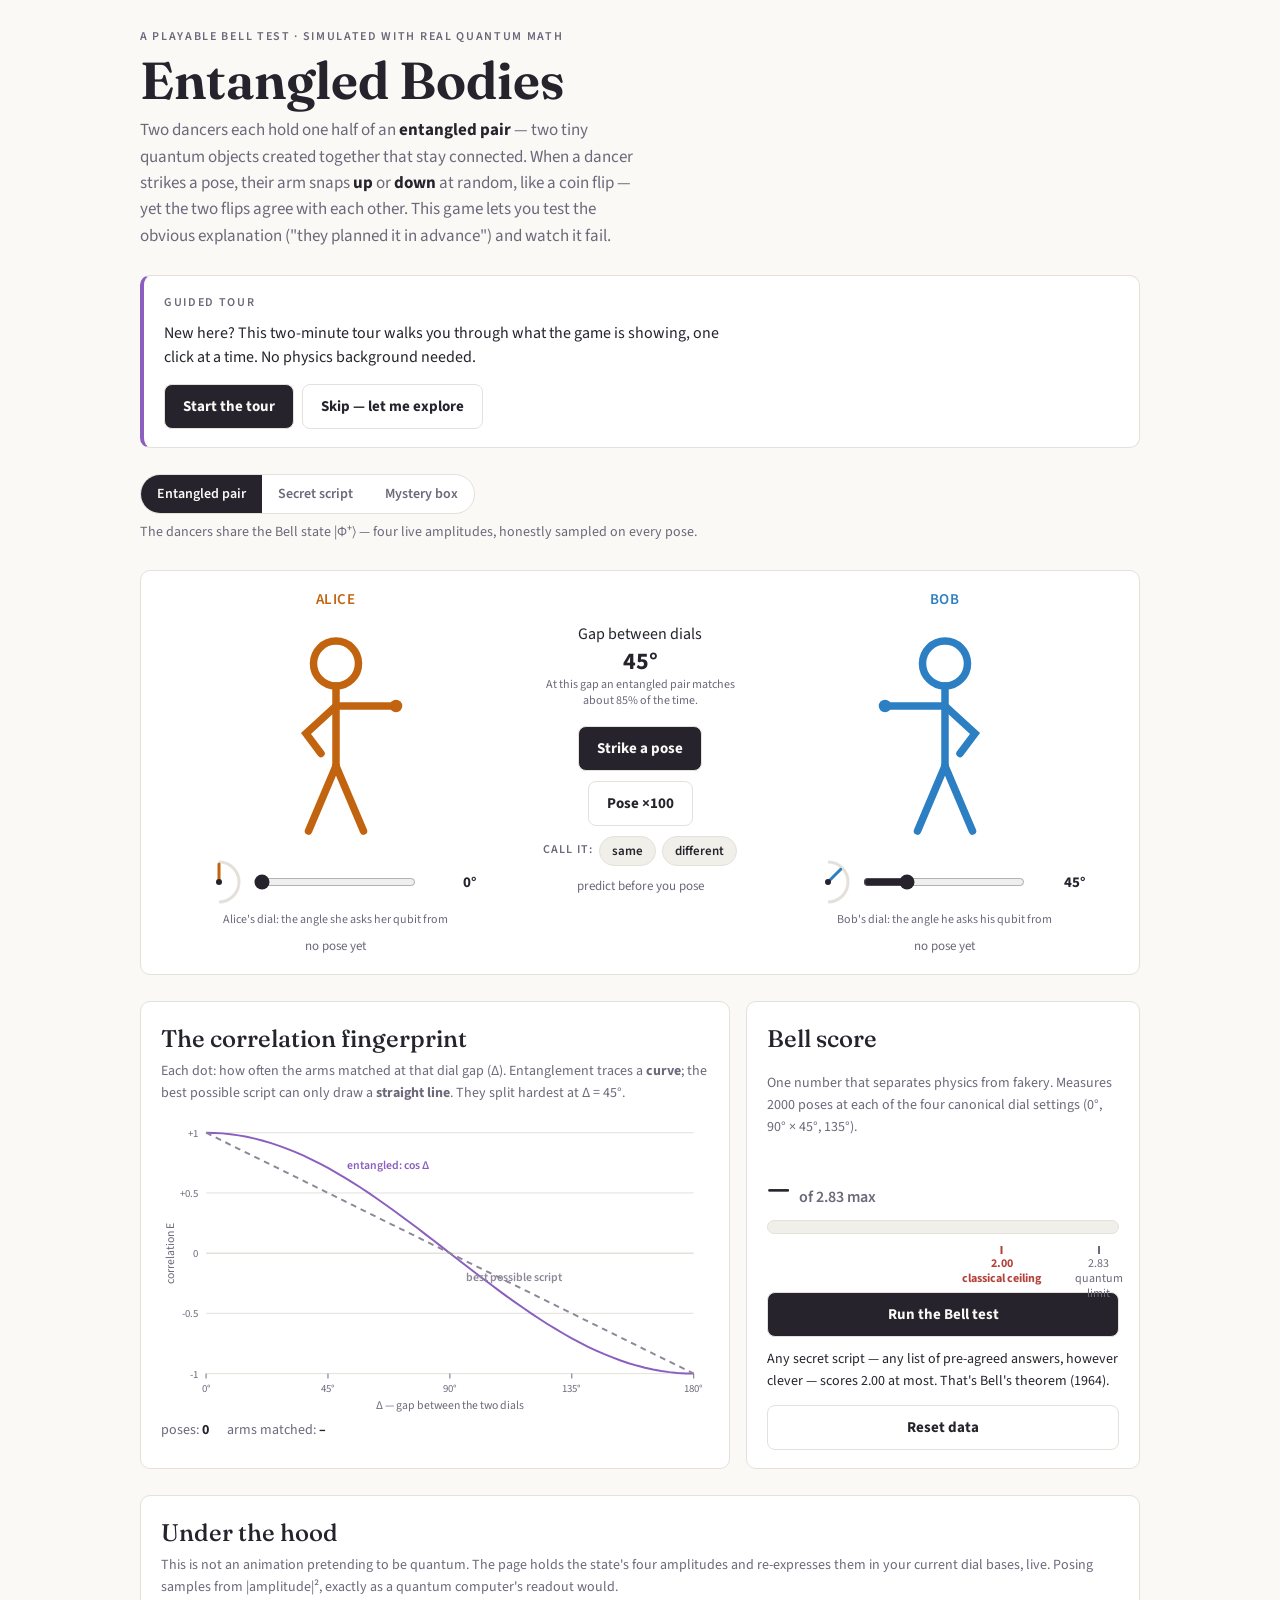
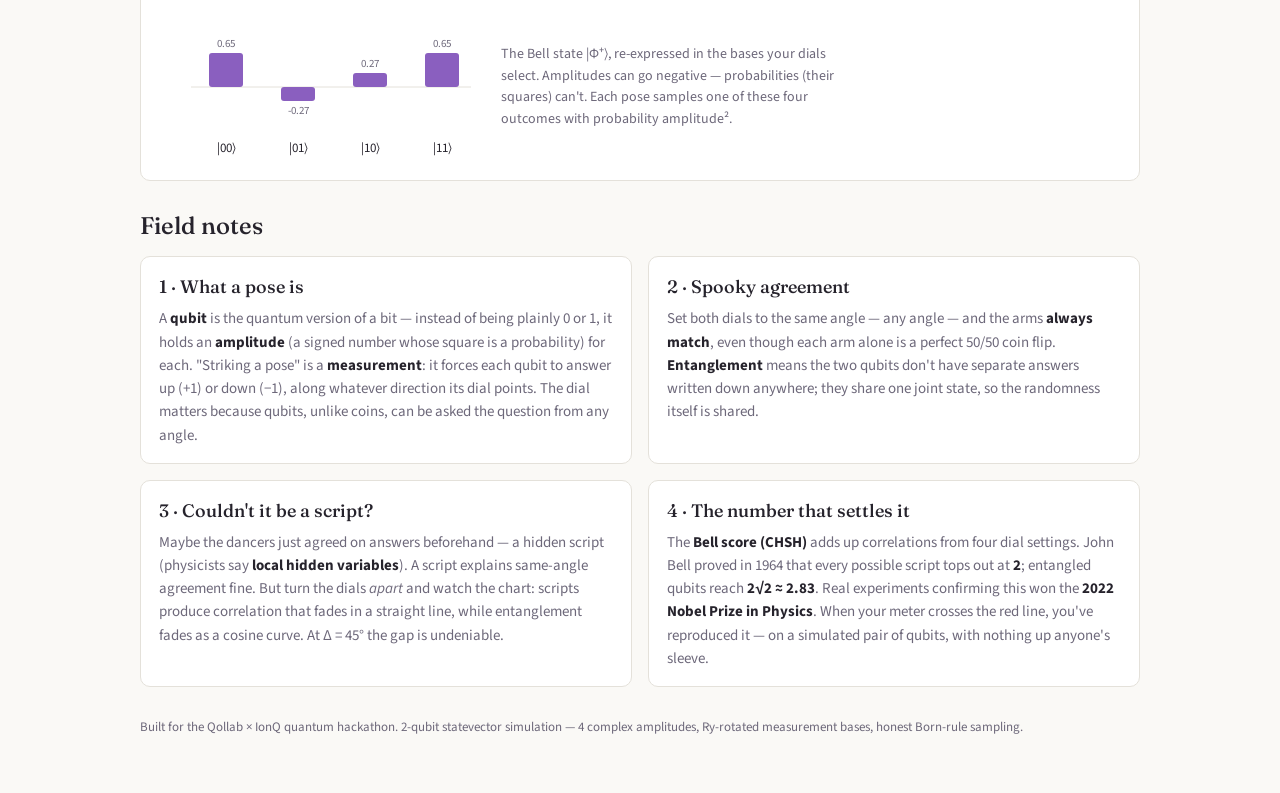
==== commit 2b9e782c: "Explain the dials and make Pose ×100 show its result - Each dial now says what it is ("the angle she" ====
--- a/index.html
+++ b/index.html
@@ -129,6 +129,11 @@
 .hw-table th:first-child,.hw-table td:first-child{text-align:left}
 .hw-table th{color:var(--muted);font-weight:600}
 .hw-wait{color:var(--muted);font-size:14px;margin:10px 0 0}
+.dialnote{font-size:12px;color:var(--muted);text-align:center;max-width:280px}
+.gapbox{display:flex;flex-direction:column;align-items:center;gap:2px;text-align:center;margin-bottom:6px;max-width:220px}
+.gapbox b{font-size:24px;font-variant-numeric:tabular-nums;line-height:1.1}
+.gaphint{font-size:12px;color:var(--muted);line-height:1.35}
+.batchstat{color:var(--fg);font-weight:600;max-width:220px}
 </style>
 </head>
 <body>
@@ -188,10 +193,12 @@
         <input type="range" id="angleA" min="0" max="180" value="0" step="5" aria-label="Alice measurement angle">
         <span class="angle-read" id="readA">0°</span>
       </div>
+      <div class="dialnote">Alice's dial: the angle she asks her qubit from</div>
       <div class="outcome" id="outA">no pose yet</div>
     </div>
 
     <div class="midcol">
+      <div class="gapbox"><span class="lbl">Gap between dials</span><b id="gapVal">45°</b><span class="gaphint" id="gapHint"></span></div>
       <button class="act" id="poseBtn">Strike a pose</button>
       <button class="act ghost" id="pose100Btn">Pose ×100</button>
       <div class="callrow">
@@ -200,6 +207,7 @@
         <button class="call" id="callDiff" aria-pressed="false">different</button>
       </div>
       <div class="callstat" id="callStat">predict before you pose</div>
+      <div class="callstat batchstat" id="batchStat" aria-live="polite"></div>
     </div>
 
     <div class="dancer bob">
@@ -226,6 +234,7 @@
         <input type="range" id="angleB" min="0" max="180" value="45" step="5" aria-label="Bob measurement angle">
         <span class="angle-read" id="readB">45°</span>
       </div>
+      <div class="dialnote">Bob's dial: the angle he asks his qubit from</div>
       <div class="outcome" id="outB">no pose yet</div>
     </div>
   </div>
@@ -350,7 +359,9 @@
   $('readB').textContent=bVal()+'°';
 }
 function setArm(el,v){ // +1 up, -1 down, 0 neutral
-  el.style.transform=v===0?'rotate(0deg)':'rotate('+(v>0?-55:55)+'deg)';
+  // Alice's arm points right and Bob's points left, so "up" is a mirrored rotation for Bob.
+  var mirror=el.id==='armB'?-1:1;
+  el.style.transform=v===0?'rotate(0deg)':'rotate('+(v>0?-55:55)*mirror+'deg)';
 }
 
 // ---------- recording ----------
@@ -467,8 +478,9 @@
 }
 $('poseBtn').addEventListener('click',pose);
 $('pose100Btn').addEventListener('click',function(){
-  var a=aVal(),b=bVal(),last=[1,1];
-  for(var k=0;k<100;k++){last=sample(a,b);record(a,b,last[0]*last[1]);}
+  var a=aVal(),b=bVal(),last=[1,1],matched=0;
+  for(var k=0;k<100;k++){last=sample(a,b);record(a,b,last[0]*last[1]);if(last[0]*last[1]>0)matched++;}
+  $('batchStat').textContent='100 poses at a '+fold(a-b)+'° gap: arms matched '+matched+' times ('+matched+'%). They\'re added to the chart below.';
   setArm($('armA'),last[0]);setArm($('armB'),last[1]);
   $('outA').textContent='last of 100: '+(last[0]>0?'UP':'DOWN');
   $('outB').textContent='last of 100: '+(last[1]>0?'UP':'DOWN');
@@ -498,7 +510,7 @@
   $('sVal').textContent='–';$('sFill').style.width='0%';
   $('verdict').textContent='Any secret script — any list of pre-agreed answers, however clever — scores 2.00 at most. That\'s Bell\'s theorem (1964).';
   $('verdict').className='verdict';
-  callsMade=0;callsRight=0;$('callStat').textContent='predict before you pose';clearCall();
+  callsMade=0;callsRight=0;$('callStat').textContent='predict before you pose';clearCall();$('batchStat').textContent='';
   setArm($('armA'),0);setArm($('armB'),0);
   $('outA').textContent='no pose yet';$('outB').textContent='no pose yet';
 });
@@ -511,6 +523,7 @@
 };
 function setSource(s){
   source=s;
+  updateGap();
   $('src-q').setAttribute('aria-pressed',s==='quantum');
   $('src-c').setAttribute('aria-pressed',s==='classical');
   $('src-m').setAttribute('aria-pressed',s==='mystery');
@@ -534,7 +547,17 @@
 $('src-m').addEventListener('click',function(){setSource('mystery');});
 
 // ---------- live updates ----------
-function onDial(){setNeedles();drawAmps();}
+function updateGap(){
+  var gap=fold(aVal()-bVal()), q=Math.round(100*Math.pow(Math.cos(gap*D2R/2),2)), c=Math.round(100*(1-gap/180)), hint;
+  $('gapVal').textContent=gap+'°';
+  if(gap===0)hint='Same question: an entangled pair always matches.';
+  else if(gap===180)hint='Opposite questions: an entangled pair never matches.';
+  else if(source==='classical')hint='At this gap a script matches about '+c+'% of the time.';
+  else if(source==='mystery')hint='Entangled pair: about '+q+'% match. Script: about '+c+'%. Which one is it?';
+  else hint='At this gap an entangled pair matches about '+q+'% of the time.';
+  $('gapHint').textContent=hint;
+}
+function onDial(){setNeedles();drawAmps();updateGap();}
 angleA.addEventListener('input',onDial);
 angleB.addEventListener('input',onDial);
 
@@ -622,7 +645,7 @@
 
 // ---------- boot ----------
 function start(){
-  setNeedles();drawChart();drawAmps();updateTally();
+  setNeedles();drawChart();drawAmps();updateTally();updateGap();
   $('tourText').textContent='New here? This two-minute tour walks you through what the game is showing, one click at a time. No physics background needed.';
   $('tourCount').textContent='';
 }
